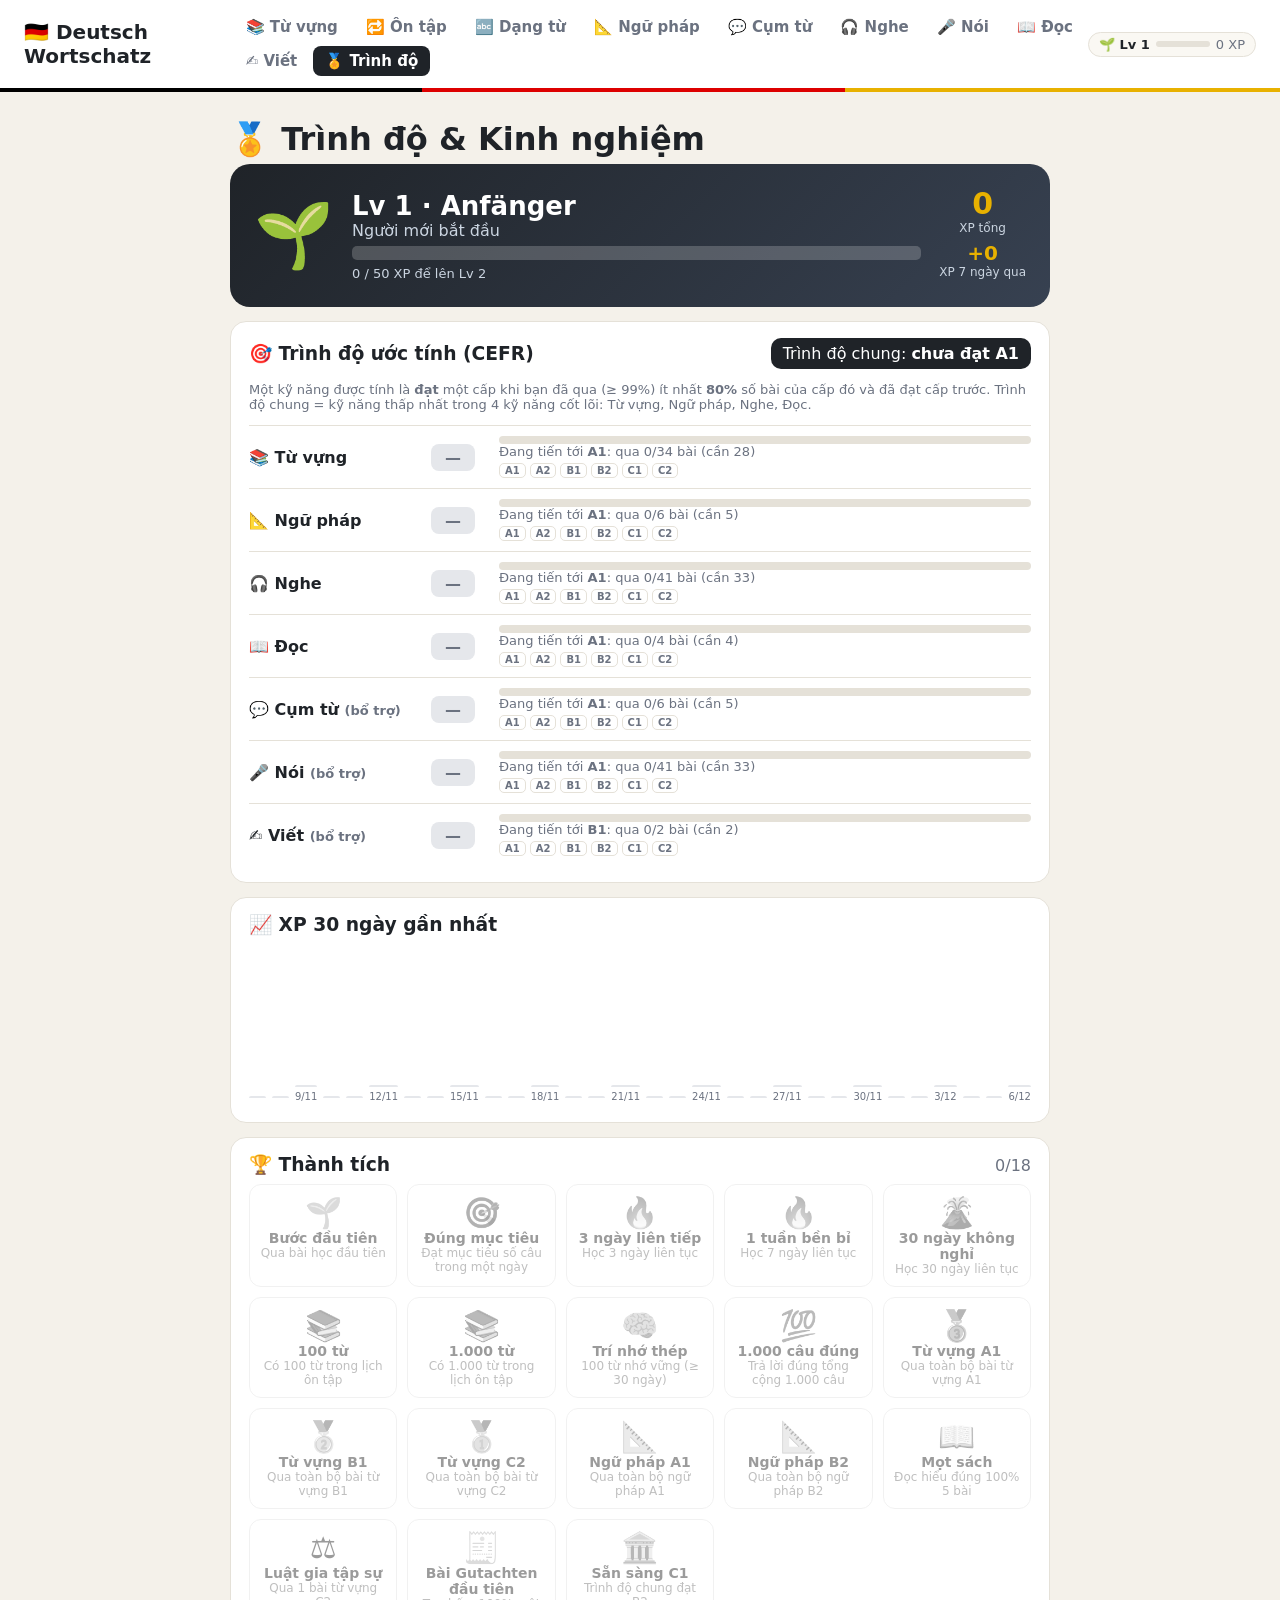
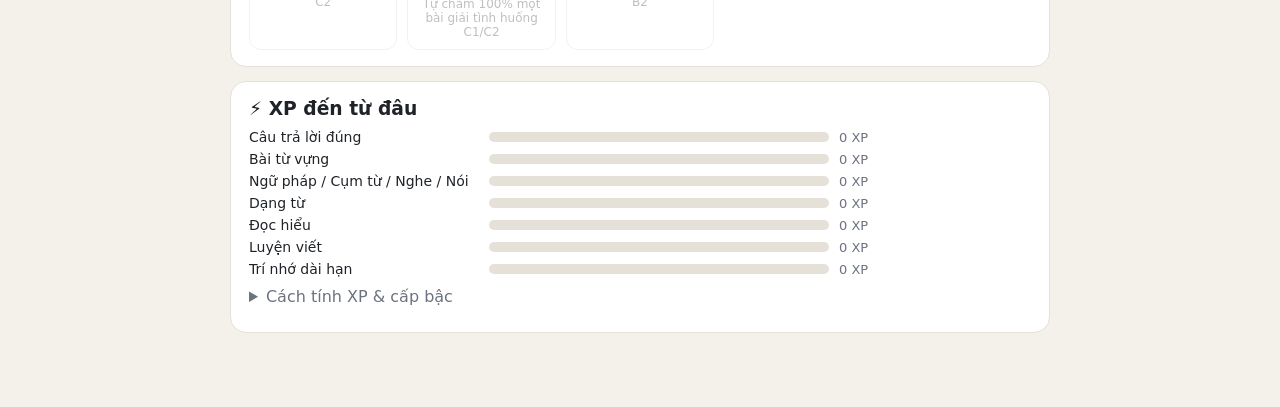
==== profile.html @ 34396092 "Thêm cấp bậc & XP, trang Trình độ (CEFR theo kỹ năng, thành tích) Co-Authored-By: Claude Opus 5.5 <n" ====
<!DOCTYPE html>
<html lang="vi">
<head>
  <link rel="manifest" href="manifest.webmanifest" />
  <meta name="theme-color" content="#1f2328" />
  <link rel="icon" href="icon.svg" />
  <meta charset="UTF-8" />
  <meta name="viewport" content="width=device-width, initial-scale=1.0" />
  <title>Trình độ & Kinh nghiệm – Học tiếng Đức</title>
  <link rel="stylesheet" href="style.css" />
</head>
<body>
  <header class="topbar">
    <a class="brand" href="index.html">🇩🇪 Deutsch Wortschatz</a>
    <nav class="nav"></nav>
  </header>

  <main class="screen">
    <h1>🏅 Trình độ & Kinh nghiệm</h1>

    <section class="hero-card">
      <div class="hero-icon" id="heroIcon">🌱</div>
      <div class="hero-main">
        <div class="hero-lv"><span id="heroLv">Lv 1</span> · <span id="heroTitle">Anfänger</span></div>
        <div class="muted" id="heroTitleVi"></div>
        <div class="bar big xp"><div class="bar-fill" id="heroBar"></div></div>
        <div class="muted small" id="heroNext"></div>
      </div>
      <div class="hero-side">
        <div class="num" id="heroXP">0</div><div class="lbl">XP tổng</div>
        <div class="num small-num" id="heroWeek">+0</div><div class="lbl">XP 7 ngày qua</div>
      </div>
    </section>

    <section class="panel">
      <div class="panel-head">
        <h3>🎯 Trình độ ước tính (CEFR)</h3>
        <div class="cefr-badge" id="overall">—</div>
      </div>
      <p class="muted small">Một kỹ năng được tính là <b>đạt</b> một cấp khi bạn đã qua (≥ 99%) ít nhất <b>80%</b> số bài của cấp đó và đã đạt cấp trước. Trình độ chung = kỹ năng thấp nhất trong 4 kỹ năng cốt lõi: Từ vựng, Ngữ pháp, Nghe, Đọc.</p>
      <div id="skills"></div>
    </section>

    <section class="panel">
      <h3>📈 XP 30 ngày gần nhất</h3>
      <div class="chart xp-chart" id="xpChart"></div>
    </section>

    <section class="panel">
      <div class="panel-head"><h3>🏆 Thành tích</h3><span class="muted" id="badgeCount"></span></div>
      <div class="badges" id="badges"></div>
    </section>

    <section class="panel">
      <h3>⚡ XP đến từ đâu</h3>
      <div id="breakdown"></div>
      <details>
        <summary>Cách tính XP & cấp bậc</summary>
        <ul class="small">
          <li>Mỗi câu trả lời đúng (mọi phần): <b>+2 XP</b>.</li>
          <li>Mỗi bài qua (≥ 99%) ở Từ vựng, Ngữ pháp, Cụm từ, Nghe, Nói, Dạng từ: <b>+50 XP × hệ số cấp</b> (A1 ×1 · A2 ×1,2 · B1 ×1,5 · B2 ×2 · C1 ×2,5 · C2 ×3).</li>
          <li>Bài đọc đúng 100%: <b>+80 XP × hệ số</b>. Bài viết tự chấm 100%: <b>+200 XP</b>.</li>
          <li>Từ nhớ lâu trong Ôn tập: hộp ≥ 3 <b>+5 XP</b>, hộp ≥ 5 thêm <b>+10 XP</b>.</li>
          <li>Cấp bậc: Lv 2 = 50 XP, Lv 5 = 800, Lv 10 = 4.050, Lv 20 = 18.050, Lv 30 = 42.050, Lv 40 = 76.050 XP.</li>
        </ul>
        <div class="title-list" id="titleList"></div>
      </details>
    </section>
  </main>

  <script src="common.js"></script>
  <script src="data.js"></script>
  <script src="grammar-data.js"></script>
  <script src="phrases-data.js"></script>
  <script src="reading-data.js"></script>
  <script src="writing-data.js"></script>
  <script src="profile.js"></script>
</body>
</html>
---- style.css ----
:root {
  --bg: #f4f1ea;
  --card: #ffffff;
  --text: #1f2328;
  --muted: #6b7280;
  --border: #e5e1d8;
  --primary: #1f2328;
  --ok: #15803d;
  --ok-bg: #dcfce7;
  --err: #b91c1c;
  --err-bg: #fee2e2;
  --warn-bg: #fef3c7;
  --gold: #e8b100;
  --red: #dd0000;
  --A1: #22c55e;
  --A2: #14b8a6;
  --B1: #3b82f6;
  --B2: #8b5cf6;
  --C1: #ef4444;
  --C2: #b45309;
}

* { box-sizing: border-box; }

body {
  margin: 0;
  font-family: "Segoe UI", system-ui, -apple-system, sans-serif;
  background: var(--bg);
  color: var(--text);
  min-height: 100vh;
}

.hidden { display: none !important; }

.topbar {
  display: flex;
  justify-content: space-between;
  align-items: center;
  padding: 12px 24px;
  background: var(--card);
  border-bottom: 4px solid;
  border-image: linear-gradient(90deg, #000 33%, var(--red) 33% 66%, var(--gold) 66%) 1;
}
.brand {
  font-size: 20px;
  font-weight: 700;
  background: none;
  border: none;
  cursor: pointer;
  color: var(--text);
}
.streak { font-weight: 700; font-size: 18px; }

.screen {
  max-width: 860px;
  margin: 0 auto;
  padding: 28px 20px 60px;
}

h1 { margin: 0 0 6px; font-size: 32px; }
.sub { color: var(--muted); margin: 0 0 24px; }

/* Cấp độ */
.levels {
  display: grid;
  grid-template-columns: repeat(auto-fill, minmax(150px, 1fr));
  gap: 14px;
}
.level {
  background: var(--card);
  border: 1px solid var(--border);
  border-radius: 16px;
  padding: 18px;
  display: flex;
  flex-direction: column;
  gap: 8px;
  border-top: 6px solid var(--lv);
}
.level h3 { margin: 0; font-size: 28px; color: var(--lv); }
.level .desc { color: var(--muted); font-size: 13px; min-height: 34px; }
.level .progress { font-size: 13px; }
.level .mini-bar { height: 6px; background: var(--border); border-radius: 3px; overflow: hidden; }
.level .mini-bar div { height: 100%; background: var(--lv); }
.level .row { display: flex; gap: 6px; margin-top: 6px; }
.level .row button { flex: 1; }

.settings {
  margin-top: 28px;
  background: var(--card);
  border: 1px solid var(--border);
  border-radius: 16px;
  padding: 16px 18px;
  display: flex;
  flex-direction: column;
  gap: 10px;
  align-items: flex-start;
}
.settings label { cursor: pointer; }

/* Nút */
.btn {
  border: 1px solid var(--border);
  background: var(--card);
  color: var(--text);
  padding: 10px 16px;
  border-radius: 10px;
  font-size: 15px;
  cursor: pointer;
  font-family: inherit;
  transition: transform .05s, background .15s;
}
.btn:active { transform: scale(.97); }
.btn.primary { background: var(--primary); color: #fff; border-color: var(--primary); }
.btn.primary:hover { background: #000; }
.btn.ghost:hover { background: #f3f0e8; }
.btn.small { padding: 6px 12px; font-size: 13px; }
.link {
  background: none; border: none; cursor: pointer; color: var(--muted);
  font-size: 15px; padding: 4px 0; font-family: inherit;
}
.link:hover { color: var(--text); }
.link.danger:hover { color: var(--err); }

/* Luyện tập */
.practice-head {
  display: flex;
  align-items: center;
  gap: 12px;
  margin-bottom: 18px;
}
.badge {
  font-weight: 700;
  color: #fff;
  background: var(--lv, #333);
  padding: 4px 10px;
  border-radius: 8px;
}
.bar { flex: 1; height: 10px; background: var(--border); border-radius: 5px; overflow: hidden; }
.bar-fill { height: 100%; width: 0; background: var(--lv, #333); transition: width .3s; }
.count { color: var(--muted); font-variant-numeric: tabular-nums; }

.card {
  background: var(--card);
  border: 1px solid var(--border);
  border-radius: 20px;
  padding: 28px;
  text-align: center;
  box-shadow: 0 6px 24px rgba(0,0,0,.05);
}
.card.center h2 { margin: 6px 0; }
.card.shake { animation: shake .35s; }
@keyframes shake {
  0%,100% { transform: translateX(0); }
  25% { transform: translateX(-8px); }
  75% { transform: translateX(8px); }
}

.picture {
  font-size: 120px;
  line-height: 1.15;
  user-select: none;
  animation: pop .3s ease-out;
}
@keyframes pop { from { transform: scale(.6); opacity: 0; } to { transform: scale(1); opacity: 1; } }

.meaning { font-size: 22px; font-weight: 600; margin-top: 6px; }
.pattern {
  font-family: Consolas, "Courier New", monospace;
  letter-spacing: 4px;
  color: var(--muted);
  font-size: 20px;
  margin: 10px 0 16px;
  min-height: 28px;
  white-space: pre-wrap;
}

#answer {
  width: 100%;
  max-width: 440px;
  font-size: 24px;
  padding: 12px 16px;
  border: 2px solid var(--border);
  border-radius: 12px;
  text-align: center;
  font-family: inherit;
  outline: none;
}
#answer:focus { border-color: var(--primary); }
#answer.ok { border-color: var(--ok); background: var(--ok-bg); }
#answer.err { border-color: var(--err); background: var(--err-bg); }

.umlauts { margin: 12px 0; display: flex; justify-content: center; gap: 6px; flex-wrap: wrap; }
.umlauts button {
  width: 40px; height: 36px;
  border: 1px solid var(--border);
  background: #faf8f3;
  border-radius: 8px;
  font-size: 17px;
  cursor: pointer;
}
.umlauts button:hover { background: #eee9dd; }

.feedback { min-height: 54px; margin: 8px 0; font-size: 17px; }
.feedback .ok { color: var(--ok); font-weight: 600; }
.feedback .err { color: var(--err); font-weight: 600; }
.feedback .note { display: block; font-size: 14px; color: var(--muted); margin-top: 4px; }
.feedback .answer { font-size: 22px; font-weight: 700; color: var(--text); }
.art-der { color: #2563eb; }
.art-die { color: #db2777; }
.art-das { color: #16a34a; }

.actions { display: flex; gap: 10px; justify-content: center; flex-wrap: wrap; margin-top: 8px; }
.tip { text-align: center; color: var(--muted); font-size: 13px; margin-top: 14px; }

.mistakes { margin: 16px 0; display: flex; flex-wrap: wrap; gap: 8px; justify-content: center; }
.mistakes span {
  background: var(--err-bg);
  border-radius: 8px;
  padding: 6px 10px;
  font-size: 14px;
}

/* Danh sách từ */
.word-grid {
  display: grid;
  grid-template-columns: repeat(auto-fill, minmax(180px, 1fr));
  gap: 12px;
}
.word {
  background: var(--card);
  border: 1px solid var(--border);
  border-radius: 14px;
  padding: 14px;
  text-align: center;
  cursor: pointer;
  position: relative;
}
.word:hover { border-color: var(--lv); }
.word .e { font-size: 48px; }
.word .g { font-weight: 700; margin-top: 4px; }
.word .v { color: var(--muted); font-size: 14px; }
.word .done { position: absolute; top: 8px; right: 10px; font-size: 14px; }

@media (max-width: 520px) {
  .picture { font-size: 90px; }
  .card { padding: 20px 14px; }
  #answer { font-size: 20px; }
}

/* Bài học */
.lessons {
  display: grid;
  grid-template-columns: repeat(auto-fill, minmax(150px, 1fr));
  gap: 12px;
}
.lesson {
  background: var(--card);
  border: 1px solid var(--border);
  border-radius: 14px;
  padding: 14px;
  display: flex;
  flex-direction: column;
  gap: 6px;
}
.lesson .top { display: flex; justify-content: space-between; align-items: center; }
.lesson .name { font-weight: 700; }
.lesson .emojis { font-size: 22px; letter-spacing: 2px; min-height: 30px; }
.lesson .best { font-size: 13px; color: var(--muted); }
.lesson.passed { border-color: var(--ok); background: #f6fdf8; }
.lesson.passed .best { color: var(--ok); font-weight: 600; }
.lesson.locked { opacity: .5; }
.lesson.locked .emojis { filter: grayscale(1); }
.lesson .row { display: flex; gap: 6px; }
.lesson .row button { flex: 1; }
.btn:disabled { cursor: not-allowed; opacity: .6; }

.acc { font-weight: 700; font-variant-numeric: tabular-nums; min-width: 48px; text-align: right; }
.acc.bad { color: var(--err); }

.score { font-size: 48px; font-weight: 800; }
.score.pass { color: var(--ok); }
.score.fail { color: var(--err); }

.example {
  margin-top: 8px;
  font-size: 14px;
  color: var(--muted);
  font-style: italic;
}
.example b { color: var(--text); font-style: normal; }
.plural { font-size: 14px; color: var(--muted); margin-left: 6px; }

.credit { color: var(--muted); font-size: 12px; margin-top: 18px; }
.credit a { color: inherit; }

/* Thanh điều hướng giữa các phần */
a.brand { text-decoration: none; }
.nav { display: flex; gap: 4px; flex-wrap: wrap; }
.nav a {
  text-decoration: none;
  color: var(--muted);
  padding: 6px 12px;
  border-radius: 8px;
  font-size: 15px;
  font-weight: 600;
}
.nav a:hover { background: #f3f0e8; color: var(--text); }
.nav a.active { background: var(--primary); color: #fff; }

/* Trang luyện tập ngữ pháp / cụm từ / nghe */
.unit-title { font-size: 14px; min-height: 36px; }
.rule {
  white-space: pre-wrap;
  text-align: left;
  line-height: 1.6;
  font-size: 16px;
  background: #faf8f3;
  border-radius: 12px;
  padding: 16px 18px;
  margin: 12px 0 18px;
}
.gap-sentence { font-size: 26px; font-weight: 600; margin: 10px 0 6px; line-height: 1.4; }
.gap { color: var(--lv, #333); letter-spacing: 2px; }
.fill { color: var(--ok); }
.answer-line { font-size: 20px; margin-top: 4px; }
#answer.wide { max-width: 640px; font-size: 20px; }
.listen-btns { display: flex; gap: 10px; justify-content: center; margin: 8px 0 6px; }
.btn.big { font-size: 22px; padding: 16px 28px; border-radius: 14px; }

/* Luyện nói */
.say-text { font-size: 26px; font-weight: 700; margin: 12px 0 6px; line-height: 1.4; }
.btn.mic { background: var(--primary); color: #fff; border-color: var(--primary); }
.btn.mic.on { background: var(--err); border-color: var(--err); animation: pulse 1.2s infinite; }
.btn.mic:disabled { background: #9ca3af; border-color: #9ca3af; }
@keyframes pulse {
  0% { box-shadow: 0 0 0 0 rgba(185, 28, 28, .45); }
  70% { box-shadow: 0 0 0 16px rgba(185, 28, 28, 0); }
  100% { box-shadow: 0 0 0 0 rgba(185, 28, 28, 0); }
}
.heard { min-height: 28px; margin-top: 12px; font-size: 17px; }
.diff { margin-top: 6px; font-size: 20px; font-weight: 600; }
.w-ok { color: var(--ok); }
.w-miss { color: var(--err); text-decoration: underline wavy; }
.muted { color: var(--muted); }
.tries { color: var(--muted); font-size: 14px; margin-top: 4px; }

/* ===== Ôn tập & Tiến độ ===== */
.due-badge {
  display: inline-block; min-width: 18px; padding: 0 5px; margin-left: 2px;
  border-radius: 9px; background: var(--red); color: #fff; font-size: 11px; line-height: 18px; text-align: center;
}
.stat-grid { display: grid; grid-template-columns: repeat(auto-fill, minmax(150px, 1fr)); gap: 12px; margin-bottom: 14px; }
.stat { background: var(--card); border: 1px solid var(--border); border-radius: 14px; padding: 14px; text-align: center; }
.stat .num { font-size: 32px; font-weight: 800; }
.stat .lbl { color: var(--muted); font-size: 13px; }
.panel { background: var(--card); border: 1px solid var(--border); border-radius: 16px; padding: 16px 18px; margin-bottom: 14px; }
.panel h3 { margin: 0 0 10px; }
.panel-head { display: flex; justify-content: space-between; align-items: center; gap: 10px; flex-wrap: wrap; margin-bottom: 8px; }
.panel-head h3 { margin: 0; }
.goal input { width: 70px; padding: 4px 6px; border: 1px solid var(--border); border-radius: 6px; font: inherit; }
.bar.big { height: 14px; flex: none; margin: 6px 0; }
.bar.big .bar-fill { background: var(--ok); }
.muted { color: var(--muted); }
.small { font-size: 13px; }
.actions.left, .mistakes.left { justify-content: flex-start; }
.okbg { background: var(--ok-bg) !important; }
.chart { position: relative; display: flex; align-items: flex-end; gap: 6px; height: 160px; padding-bottom: 4px; }
.chart .col { flex: 1; height: 100%; display: flex; flex-direction: column; justify-content: flex-end; align-items: center; }
.chart .b { width: 100%; max-width: 34px; background: #cbd5e1; border-radius: 5px 5px 0 0; min-height: 2px; flex-shrink: 0; max-height: 78%; }
.chart .b.hit { background: var(--ok); }
.chart .v { font-size: 11px; color: var(--muted); }
.chart .d { font-size: 10px; color: var(--muted); margin-top: 4px; }
.chart .goal-line { position: absolute; left: 0; right: 0; border-top: 2px dashed var(--gold); pointer-events: none; }
.lv-row { display: flex; align-items: center; gap: 10px; margin: 6px 0; }
.lv-row b { width: 28px; color: var(--lv); }
.lv-row .bar { max-width: 340px; }
.lv-row .bar-fill { background: var(--lv); }
.file-btn { display: inline-block; }
.lvl-tag { display: inline-block; background: var(--lv, #333); color: #fff; border-radius: 6px; padding: 1px 8px; font-size: 12px; font-weight: 700; }

/* ===== Tabs, danh sách bài đọc / đề viết ===== */
.tabs { display: flex; gap: 6px; flex-wrap: wrap; margin-bottom: 16px; }
.tab {
  border: 1px solid var(--border); background: var(--card); border-radius: 999px;
  padding: 6px 14px; cursor: pointer; font: inherit; font-weight: 600; color: var(--muted);
}
.tab.active { background: var(--primary); color: #fff; border-color: var(--primary); }
.text-list { display: flex; flex-direction: column; gap: 10px; }
.text-card {
  display: grid; grid-template-columns: 48px 1fr auto; align-items: center; gap: 12px;
  background: var(--card); border: 1px solid var(--border); border-radius: 14px; padding: 12px 16px; cursor: pointer;
}
.text-card:hover { border-color: var(--lv, #999); }
.text-card.passed { border-color: var(--ok); background: #f6fdf8; }
.text-card .e { font-size: 32px; text-align: center; }
.text-card .t { font-weight: 700; }
.text-card .s { color: var(--muted); font-size: 13px; text-align: right; }
.text-card .lvl-tag { justify-self: center; }

/* ===== Bài đọc ===== */
.card.reading { text-align: left; }
.card.reading h2 { margin: 0 0 4px; }
.card.reading h3 { margin: 22px 0 8px; }
.rtext { font-size: 18px; line-height: 1.75; margin-top: 12px; }
.rtext p { margin: 0 0 12px; }
.rtrans { background: #faf8f3; border-radius: 12px; padding: 12px 16px; margin-top: 8px; line-height: 1.6; color: #374151; }
.rtrans p { margin: 0 0 10px; }
.gl { border-bottom: 2px dotted var(--lv, #888); cursor: help; position: relative; }
.gl:hover::after, .gl.open::after, .gl:focus::after {
  content: attr(data-vi); position: absolute; left: 0; top: 100%; z-index: 5; margin-top: 4px;
  background: var(--primary); color: #fff; font-size: 13px; line-height: 1.3; padding: 5px 9px; border-radius: 7px;
  white-space: nowrap; max-width: 320px; white-space: normal; width: max-content;
}
.glossary { display: flex; flex-wrap: wrap; gap: 6px; }
.gl-item { background: #faf8f3; border: 1px solid var(--border); border-radius: 8px; padding: 5px 9px; font-size: 14px; cursor: pointer; }
.gl-item:hover { border-color: var(--lv, #999); }
.q { border-top: 1px solid var(--border); padding: 12px 0; }
.q .qt { font-weight: 600; margin-bottom: 6px; }
.opt { display: block; padding: 6px 10px; border-radius: 8px; cursor: pointer; margin: 2px 0; }
.opt:hover { background: #faf8f3; }
.opt.right { background: var(--ok-bg); font-weight: 600; }
.opt.wrong { background: var(--err-bg); text-decoration: line-through; }
.qexp { font-size: 14px; color: var(--err); margin-top: 6px; }
.qexp.ok { color: var(--ok); }
.center-text { text-align: center; }

/* ===== Luyện viết ===== */
#essay {
  width: 100%; min-height: 260px; resize: vertical; font: inherit; font-size: 16px; line-height: 1.6;
  padding: 12px 14px; border: 2px solid var(--border); border-radius: 12px; outline: none;
}
#essay:focus { border-color: var(--primary); }
.model { background: #f6fdf8; border: 1px solid #bbf7d0; border-radius: 12px; padding: 14px 18px; line-height: 1.65; }
.model p { margin: 0 0 10px; }
details { margin: 10px 0; }
summary { cursor: pointer; color: var(--muted); }
.check { display: flex; gap: 10px; align-items: flex-start; padding: 8px 0; border-bottom: 1px solid var(--border); cursor: pointer; }
.check input { margin-top: 4px; transform: scale(1.2); }

/* ===== Dạng từ ===== */
.form-row { display: flex; align-items: center; gap: 10px; justify-content: center; margin: 6px 0; }
.form-row span { width: 170px; text-align: right; color: var(--muted); font-size: 14px; }
.form-in {
  width: 100%; max-width: 360px; font-size: 20px; padding: 10px 14px; border: 2px solid var(--border);
  border-radius: 12px; text-align: center; font-family: inherit; outline: none;
}
.form-in:focus { border-color: var(--primary); }
.form-in.ok { border-color: var(--ok); background: var(--ok-bg); }
.form-in.err { border-color: var(--err); background: var(--err-bg); }
.verb-ans { font-size: 18px; margin-top: 4px; }
@media (max-width: 520px) {
  .form-row { flex-direction: column; gap: 2px; }
  .form-row span { width: auto; text-align: center; }
  .text-card { grid-template-columns: 36px 1fr; }
  .text-card .s { grid-column: 2; text-align: left; }
}

/* ===== Cấp độ & kinh nghiệm ===== */
.xp-chip {
  display: flex; align-items: center; gap: 6px; text-decoration: none; color: var(--text);
  background: #faf8f3; border: 1px solid var(--border); border-radius: 999px; padding: 4px 10px; font-size: 13px; white-space: nowrap;
}
.xp-chip:hover { border-color: var(--gold); }
.xp-chip .lv { font-weight: 800; }
.xp-chip .xpbar { width: 54px; height: 6px; background: var(--border); border-radius: 3px; overflow: hidden; display: inline-block; }
.xp-chip .xpbar span { display: block; height: 100%; background: var(--gold); }
.xp-chip .xpn { color: var(--muted); }
@media (max-width: 700px) { .xp-chip .xpn, .xp-chip .xpbar { display: none; } }

.toast {
  position: fixed; left: 50%; bottom: 24px; transform: translate(-50%, 20px); opacity: 0; z-index: 50;
  background: var(--primary); color: #fff; padding: 10px 18px; border-radius: 12px; font-size: 15px;
  box-shadow: 0 8px 24px rgba(0,0,0,.2); transition: all .3s;
}
.toast.show { opacity: 1; transform: translate(-50%, 0); }

.hero-card {
  display: grid; grid-template-columns: auto 1fr auto; gap: 18px; align-items: center;
  background: linear-gradient(135deg, #1f2328, #374151); color: #fff; border-radius: 20px; padding: 22px 24px; margin-bottom: 14px;
}
.hero-card .muted { color: #cbd5e1; }
.hero-icon { font-size: 64px; }
.hero-lv { font-size: 26px; font-weight: 800; }
.hero-side { text-align: center; }
.hero-side .num { font-size: 30px; font-weight: 800; color: var(--gold); }
.hero-side .small-num { font-size: 20px; }
.hero-side .lbl { font-size: 12px; color: #cbd5e1; margin-bottom: 6px; }
.bar.xp { background: rgba(255,255,255,.2); }
.bar.xp .bar-fill { background: var(--gold); }
@media (max-width: 560px) { .hero-card { grid-template-columns: auto 1fr; } .hero-side { grid-column: 1 / -1; display: flex; gap: 14px; justify-content: center; align-items: baseline; } }

.cefr-badge { background: var(--primary); color: #fff; border-radius: 10px; padding: 6px 12px; }
.skill-row { display: grid; grid-template-columns: 170px 56px 1fr; gap: 12px; align-items: center; padding: 10px 0; border-top: 1px solid var(--border); }
.sk-name { font-weight: 600; }
.cefr { display: inline-block; min-width: 44px; text-align: center; font-weight: 800; color: #fff; background: var(--lv); border-radius: 8px; padding: 4px 0; }
.cefr.none { background: #e5e7eb; color: var(--muted); }
.sk-prog .bar { height: 8px; }
.dots { display: flex; gap: 4px; margin-top: 4px; }
.dot { font-size: 10px; font-weight: 700; padding: 1px 5px; border-radius: 5px; border: 1px solid var(--border); color: var(--muted); }
.dot.part { border-color: var(--lv); color: var(--lv); }
.dot.full { background: var(--lv); border-color: var(--lv); color: #fff; }
@media (max-width: 560px) { .skill-row { grid-template-columns: 1fr auto; } .sk-prog { grid-column: 1 / -1; } }

.xp-chart .b { background: #e5e7eb; }
.xp-chart .b.hit { background: var(--gold); }
.badges { display: grid; grid-template-columns: repeat(auto-fill, minmax(140px, 1fr)); gap: 10px; }
.badge-item { border: 1px solid var(--border); border-radius: 12px; padding: 10px; text-align: center; opacity: .45; filter: grayscale(1); }
.badge-item.got { opacity: 1; filter: none; border-color: var(--gold); background: #fffbeb; }
.badge-item .bi { font-size: 30px; }
.badge-item .bn { font-weight: 700; font-size: 14px; }
.badge-item .bd { font-size: 12px; color: var(--muted); }
.br-name { width: 230px; font-size: 14px; }
.title-list { display: flex; flex-wrap: wrap; gap: 6px; margin-top: 8px; }
.title-list span { border: 1px solid var(--border); border-radius: 8px; padding: 4px 8px; font-size: 13px; color: var(--muted); }
.title-list span.got { color: var(--text); border-color: var(--gold); background: #fffbeb; }
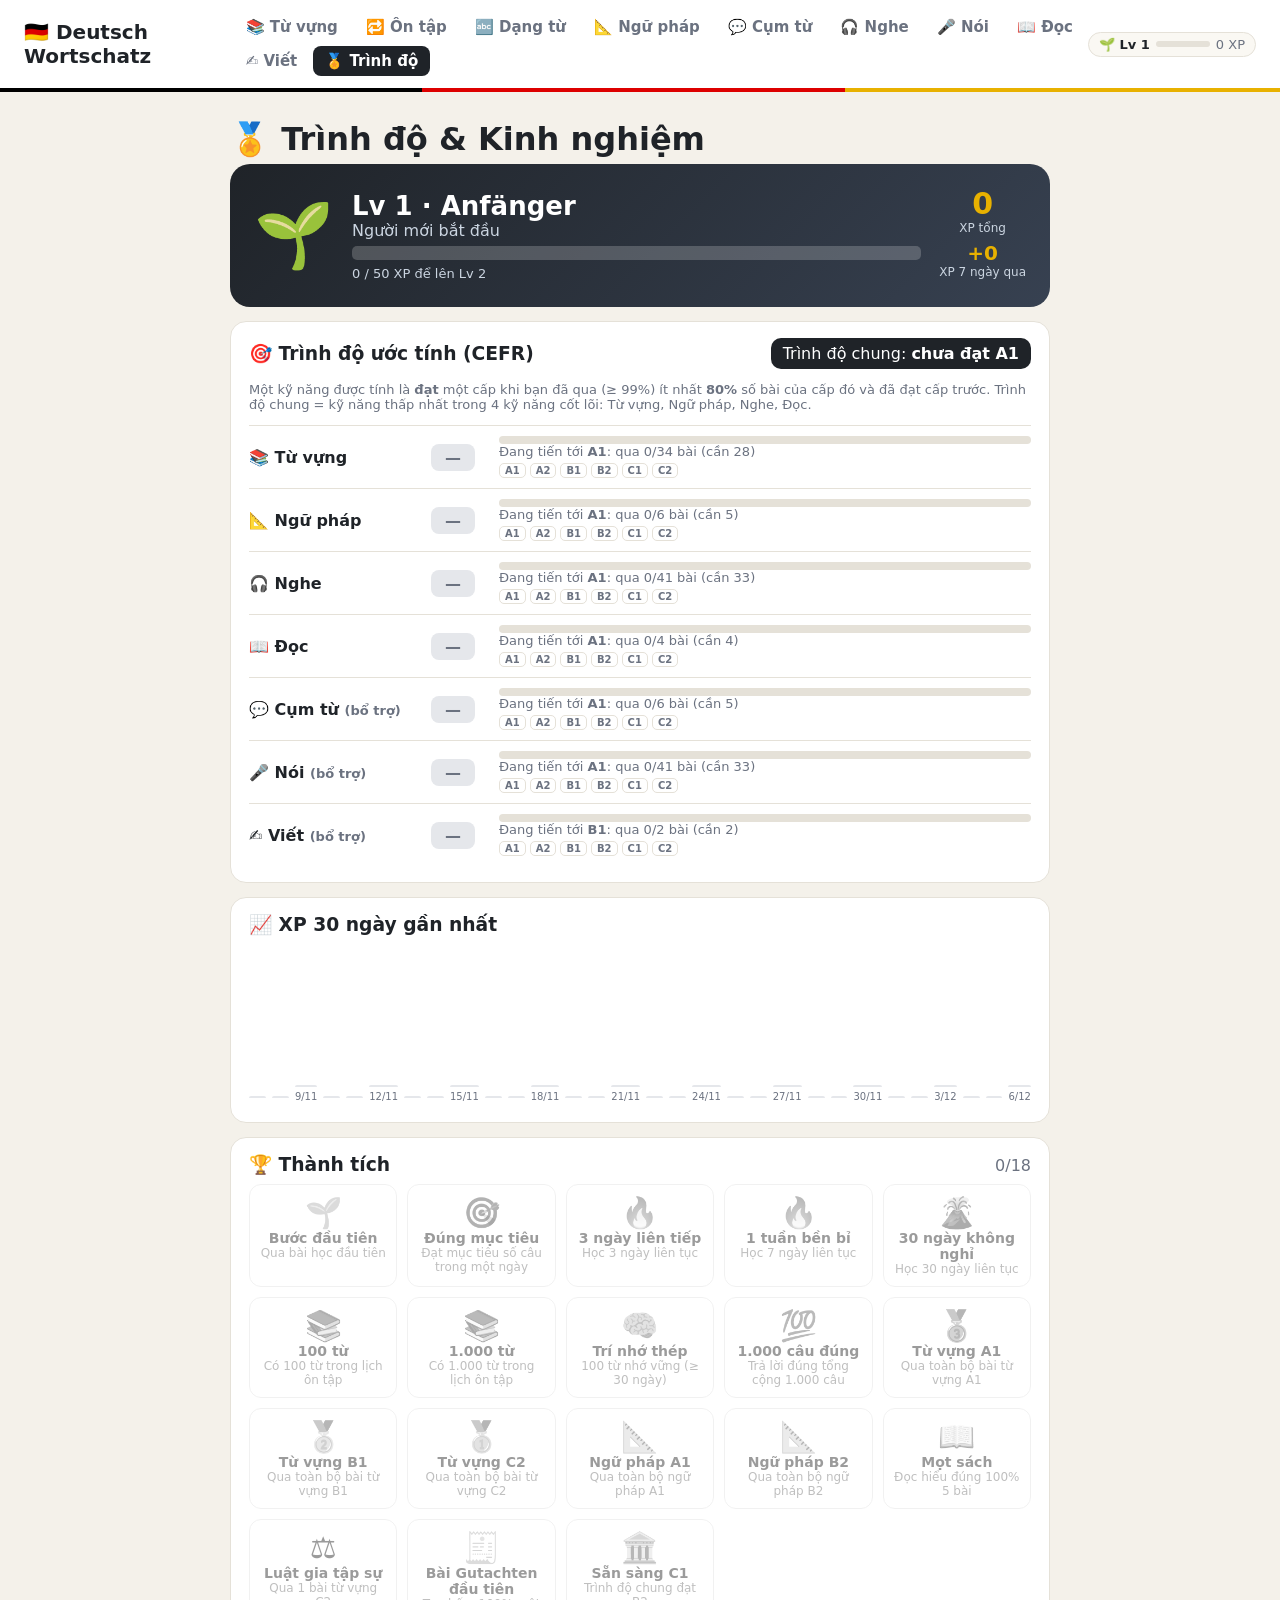
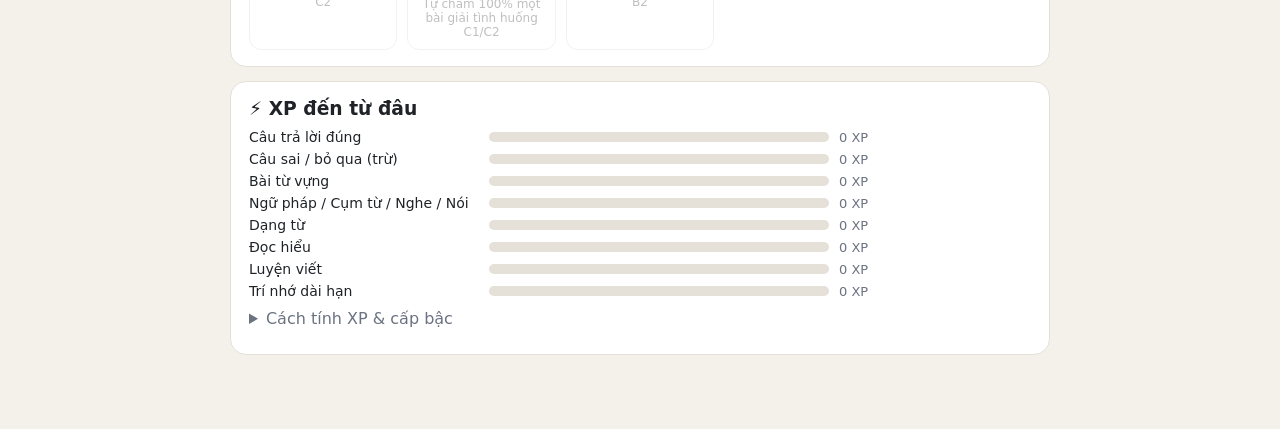
==== commit 253ce068: "Trừ 2 XP cho mỗi câu sai/bỏ qua, báo tụt cấp Co-Authored-By: Claude Opus 5.5 <noreply@anthropic.com>" ====
--- a/profile.html
+++ b/profile.html
@@ -57,7 +57,7 @@
       <details>
         <summary>Cách tính XP & cấp bậc</summary>
         <ul class="small">
-          <li>Mỗi câu trả lời đúng (mọi phần): <b>+2 XP</b>.</li>
+          <li>Mỗi câu trả lời đúng (mọi phần): <b>+2 XP</b>. Mỗi câu sai hoặc bấm “Bỏ qua”: <b>−2 XP</b> (có thể tụt Lv; XP không xuống dưới 0).</li>
           <li>Mỗi bài qua (≥ 99%) ở Từ vựng, Ngữ pháp, Cụm từ, Nghe, Nói, Dạng từ: <b>+50 XP × hệ số cấp</b> (A1 ×1 · A2 ×1,2 · B1 ×1,5 · B2 ×2 · C1 ×2,5 · C2 ×3).</li>
           <li>Bài đọc đúng 100%: <b>+80 XP × hệ số</b>. Bài viết tự chấm 100%: <b>+200 XP</b>.</li>
           <li>Từ nhớ lâu trong Ôn tập: hộp ≥ 3 <b>+5 XP</b>, hộp ≥ 5 thêm <b>+10 XP</b>.</li>
--- a/style.css
+++ b/style.css
@@ -513,3 +513,7 @@
 .title-list { display: flex; flex-wrap: wrap; gap: 6px; margin-top: 8px; }
 .title-list span { border: 1px solid var(--border); border-radius: 8px; padding: 4px 8px; font-size: 13px; color: var(--muted); }
 .title-list span.got { color: var(--text); border-color: var(--gold); background: #fffbeb; }
+.toast.bad { background: var(--err); }
+.xp-chip.lost { animation: lost .6s; }
+@keyframes lost { 0%, 100% { background: #faf8f3; } 30% { background: var(--err-bg); border-color: var(--err); } }
+.neg { color: var(--err); font-weight: 600; }
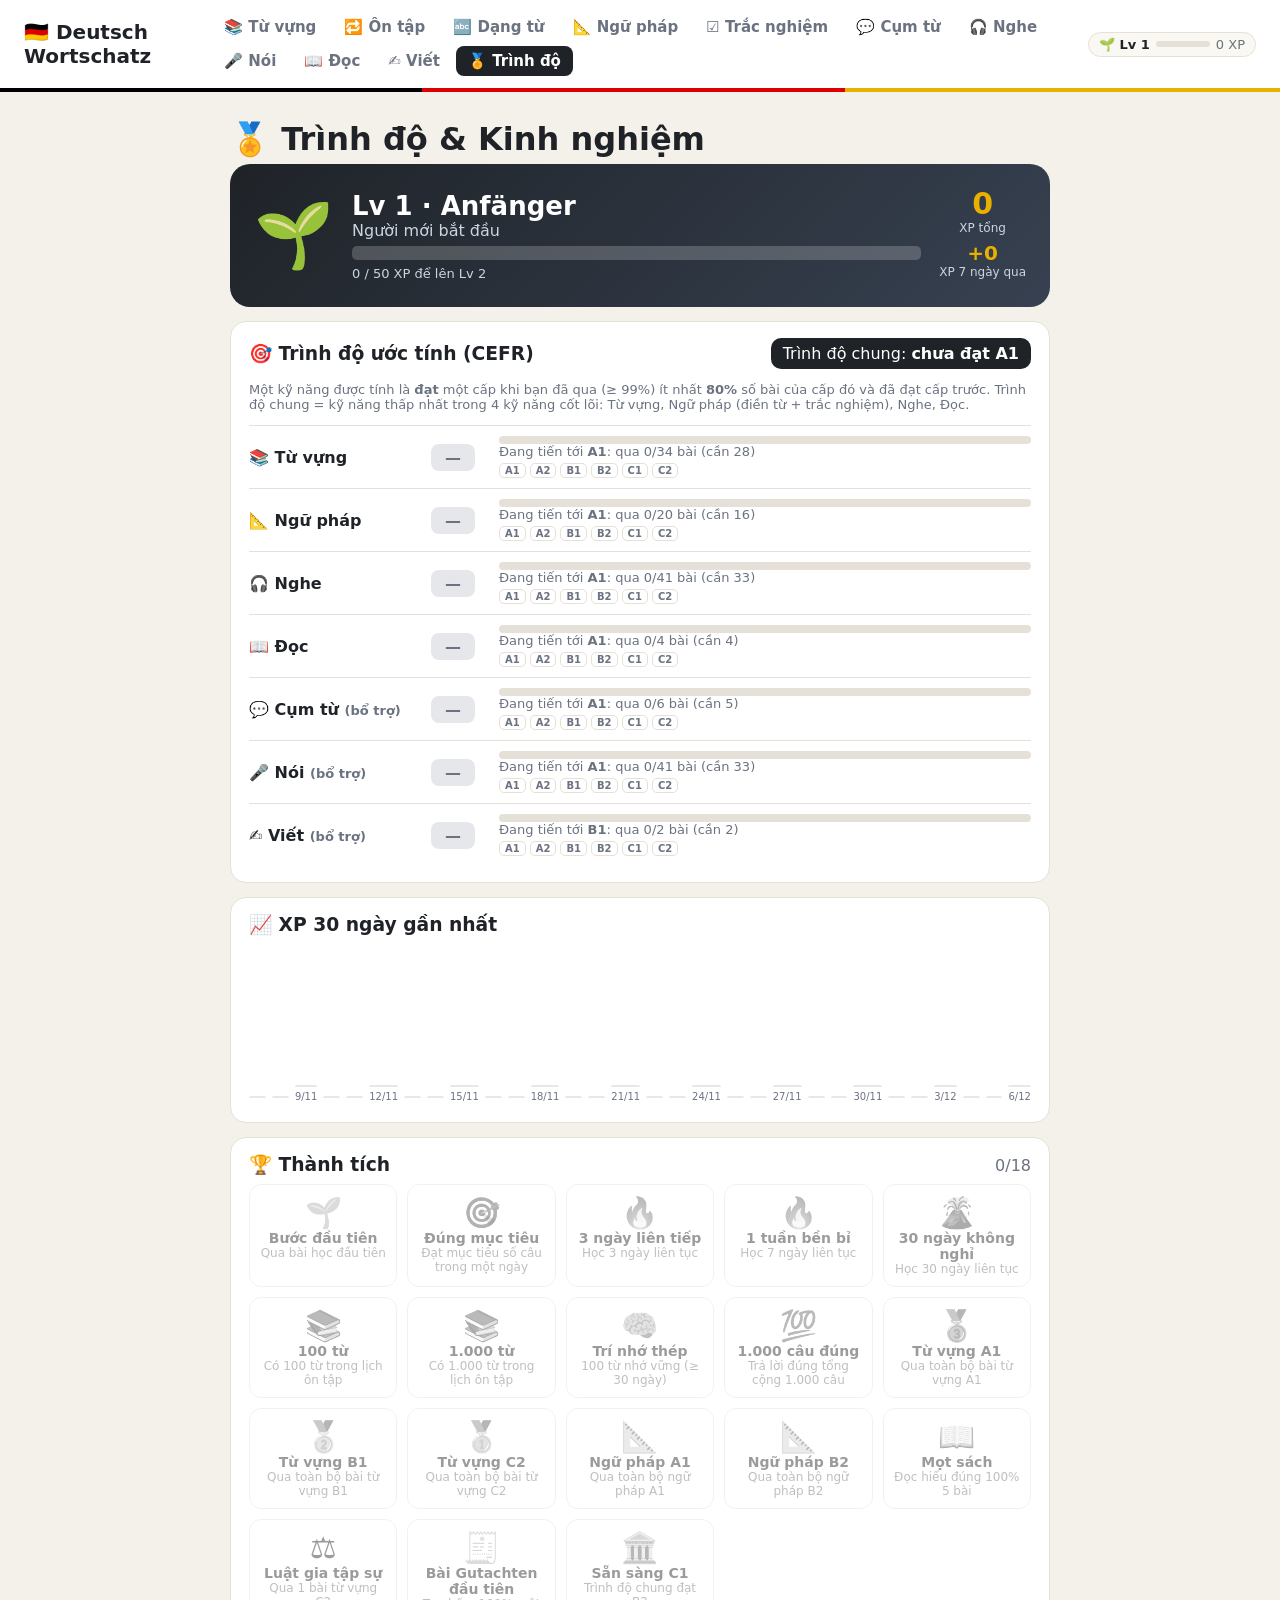
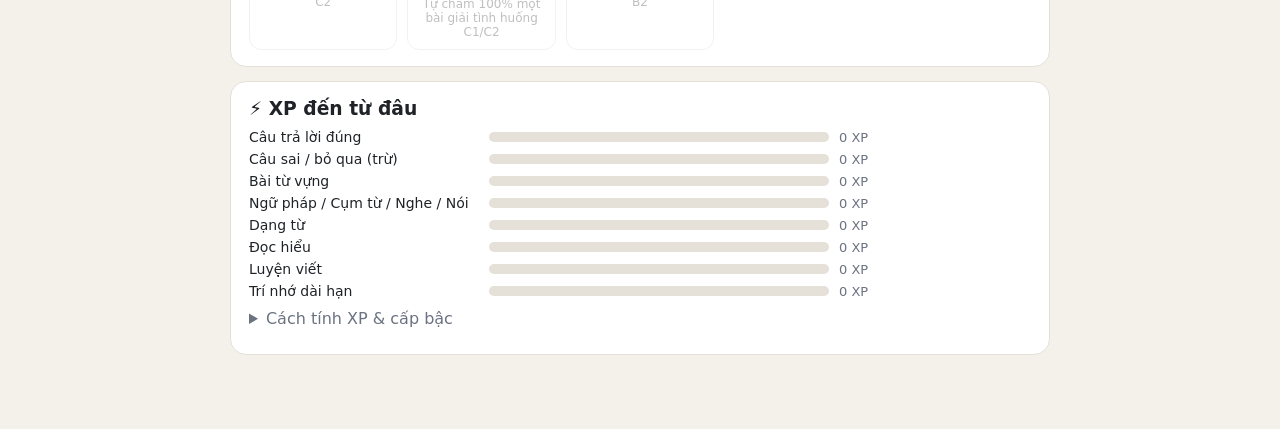
==== commit bb4ce050: "Thêm trắc nghiệm ngữ pháp A1–C2 (67 chủ đề, 1.005 câu, kiểm tra tổng hợp mỗi cấp) Co-Authored-By: Cl" ====
--- a/profile.html
+++ b/profile.html
@@ -37,7 +37,7 @@
         <h3>🎯 Trình độ ước tính (CEFR)</h3>
         <div class="cefr-badge" id="overall">—</div>
       </div>
-      <p class="muted small">Một kỹ năng được tính là <b>đạt</b> một cấp khi bạn đã qua (≥ 99%) ít nhất <b>80%</b> số bài của cấp đó và đã đạt cấp trước. Trình độ chung = kỹ năng thấp nhất trong 4 kỹ năng cốt lõi: Từ vựng, Ngữ pháp, Nghe, Đọc.</p>
+      <p class="muted small">Một kỹ năng được tính là <b>đạt</b> một cấp khi bạn đã qua (≥ 99%) ít nhất <b>80%</b> số bài của cấp đó và đã đạt cấp trước. Trình độ chung = kỹ năng thấp nhất trong 4 kỹ năng cốt lõi: Từ vựng, Ngữ pháp (điền từ + trắc nghiệm), Nghe, Đọc.</p>
       <div id="skills"></div>
     </section>
 
@@ -58,7 +58,8 @@
         <summary>Cách tính XP & cấp bậc</summary>
         <ul class="small">
           <li>Mỗi câu trả lời đúng (mọi phần): <b>+2 XP</b>. Mỗi câu sai hoặc bấm “Bỏ qua”: <b>−2 XP</b> (có thể tụt Lv; XP không xuống dưới 0).</li>
-          <li>Mỗi bài qua (≥ 99%) ở Từ vựng, Ngữ pháp, Cụm từ, Nghe, Nói, Dạng từ: <b>+50 XP × hệ số cấp</b> (A1 ×1 · A2 ×1,2 · B1 ×1,5 · B2 ×2 · C1 ×2,5 · C2 ×3).</li>
+          <li>Từ vựng bị quên nhiều lần bị phạt nặng dần: lần quên thứ 1 <b>−2</b>, thứ 2 <b>−4</b>, thứ 3 <b>−6</b>, thứ 4 <b>−8</b>, từ lần 5 <b>−10 XP</b> (mỗi ngày tính tối đa 1 lần quên/từ). Từ hay quên được ôn dày hơn (khoảng cách ×0,8 / ×0,6 / ×0,4); cứ 3 ngày đúng liên tiếp thì “xóa” bớt 1 lần quên.</li>
+          <li>Mỗi bài qua (≥ 99%) ở Từ vựng, Ngữ pháp, Trắc nghiệm, Cụm từ, Nghe, Nói, Dạng từ: <b>+50 XP × hệ số cấp</b> (A1 ×1 · A2 ×1,2 · B1 ×1,5 · B2 ×2 · C1 ×2,5 · C2 ×3).</li>
           <li>Bài đọc đúng 100%: <b>+80 XP × hệ số</b>. Bài viết tự chấm 100%: <b>+200 XP</b>.</li>
           <li>Từ nhớ lâu trong Ôn tập: hộp ≥ 3 <b>+5 XP</b>, hộp ≥ 5 thêm <b>+10 XP</b>.</li>
           <li>Cấp bậc: Lv 2 = 50 XP, Lv 5 = 800, Lv 10 = 4.050, Lv 20 = 18.050, Lv 30 = 42.050, Lv 40 = 76.050 XP.</li>
@@ -72,6 +73,7 @@
   <script src="data.js"></script>
   <script src="grammar-data.js"></script>
   <script src="phrases-data.js"></script>
+  <script src="mc-data.js"></script>
   <script src="reading-data.js"></script>
   <script src="writing-data.js"></script>
   <script src="profile.js"></script>
--- a/style.css
+++ b/style.css
@@ -517,3 +517,19 @@
 .xp-chip.lost { animation: lost .6s; }
 @keyframes lost { 0%, 100% { background: #faf8f3; } 30% { background: var(--err-bg); border-color: var(--err); } }
 .neg { color: var(--err); font-weight: 600; }
+.hard-item em { font-style: normal; font-size: 11px; margin-left: 6px; }
+.hard-item .forgets { color: var(--err); font-weight: 700; }
+.hard-item .exit { color: var(--ok); letter-spacing: 1px; }
+
+/* ===== Trắc nghiệm ===== */
+.choices { display: grid; grid-template-columns: 1fr 1fr; gap: 10px; max-width: 640px; margin: 14px auto 6px; }
+.choice {
+  display: flex; align-items: center; gap: 10px; text-align: left; font: inherit; font-size: 17px; cursor: pointer;
+  background: var(--card); border: 2px solid var(--border); border-radius: 12px; padding: 12px 14px; transition: border-color .15s, background .15s;
+}
+.choice:hover:not(:disabled) { border-color: var(--lv, #333); background: #faf8f3; }
+.choice .ck { flex: none; width: 24px; height: 24px; border-radius: 6px; background: #f3f0e8; color: var(--muted); font-size: 13px; font-weight: 700; display: grid; place-items: center; }
+.choice.right { border-color: var(--ok); background: var(--ok-bg); font-weight: 600; }
+.choice.wrong { border-color: var(--err); background: var(--err-bg); text-decoration: line-through; }
+.choice:disabled { cursor: default; }
+@media (max-width: 560px) { .choices { grid-template-columns: 1fr; } }
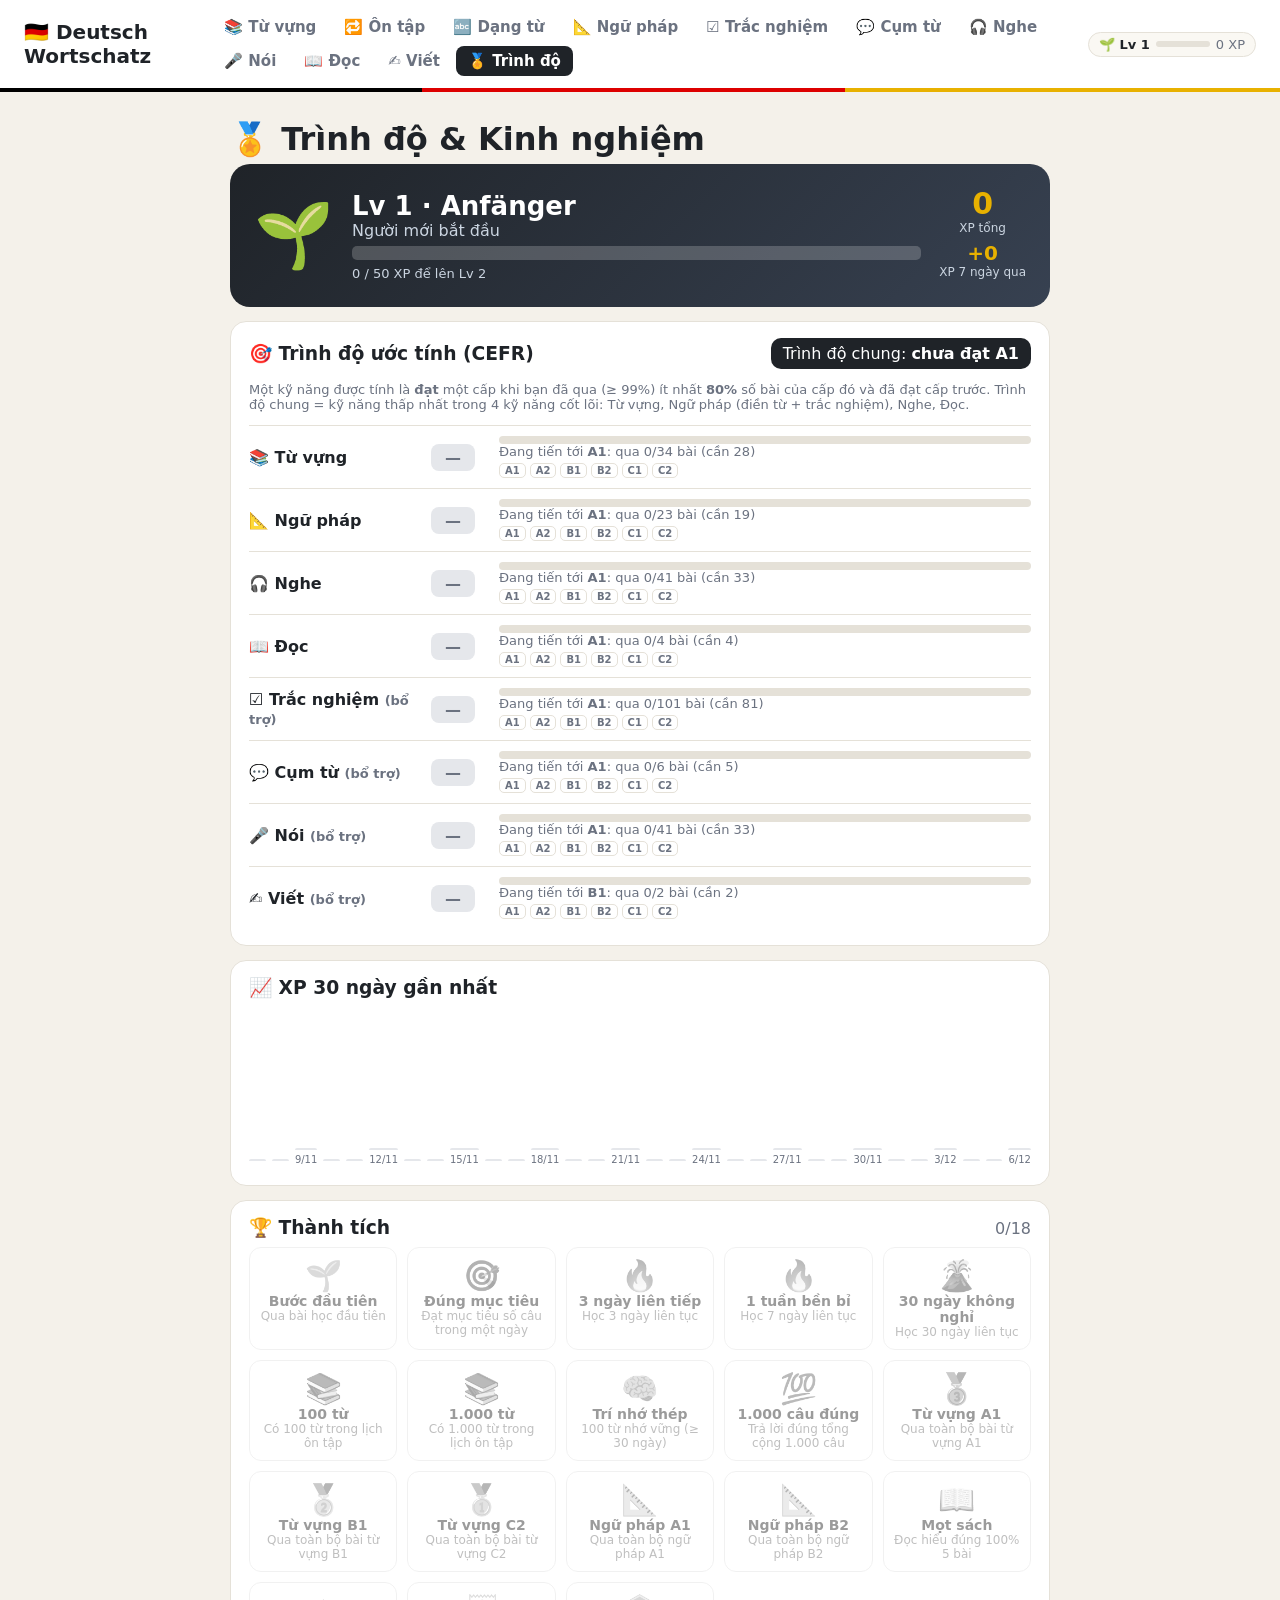
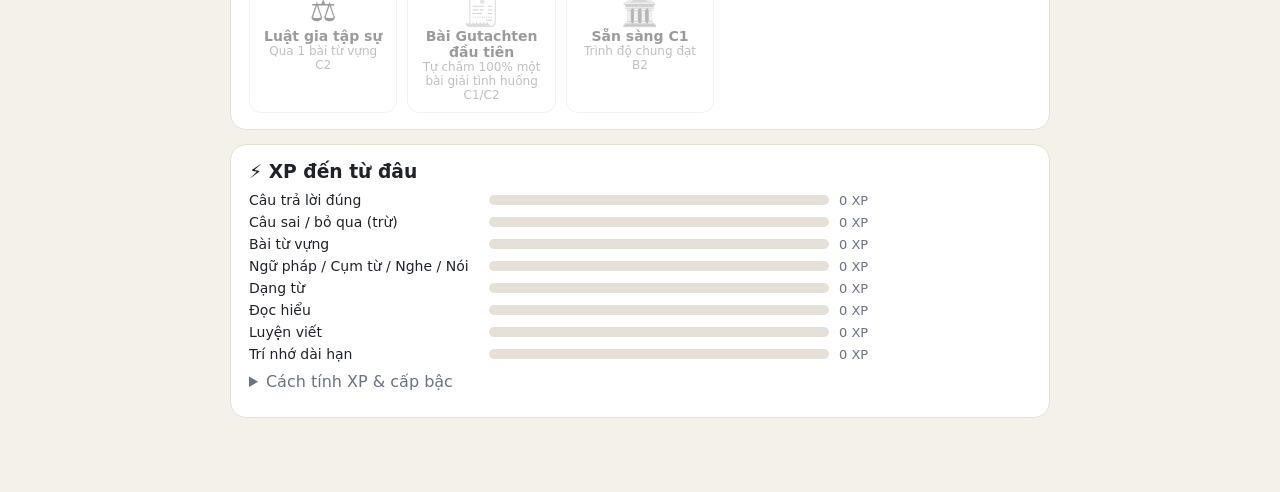
==== commit 360e5ad4: "Gộp trắc nghiệm thành một trang: thêm cụm từ, nghe, dạng từ và đề thi tổng hợp Co-Authored-By: Claud" ====
--- a/profile.html
+++ b/profile.html
@@ -74,6 +74,8 @@
   <script src="grammar-data.js"></script>
   <script src="phrases-data.js"></script>
   <script src="mc-data.js"></script>
+  <script src="verbs-data.js"></script>
+  <script src="quiz-units.js"></script>
   <script src="reading-data.js"></script>
   <script src="writing-data.js"></script>
   <script src="profile.js"></script>
--- a/style.css
+++ b/style.css
@@ -533,3 +533,16 @@
 .choice.wrong { border-color: var(--err); background: var(--err-bg); text-decoration: line-through; }
 .choice:disabled { cursor: default; }
 @media (max-width: 560px) { .choices { grid-template-columns: 1fr; } }
+
+/* Trắc nghiệm từ vựng: câu hỏi là 1 từ → chữ to */
+.word-q { font-size: 26px; font-weight: 700; }
+.pattern.plain { letter-spacing: normal; font-family: inherit; font-size: 15px; color: var(--muted); }
+
+/* Trang Trắc nghiệm tổng */
+.mc-tabs { justify-content: center; }
+.mc-tabs .tab { text-decoration: none; }
+a.hub-card { text-decoration: none; color: inherit; cursor: pointer; transition: transform .12s, box-shadow .12s; }
+a.hub-card:hover { transform: translateY(-2px); box-shadow: 0 6px 18px rgba(0,0,0,.08); }
+.lvchips { display: flex; flex-wrap: wrap; gap: 4px; margin-top: 8px; }
+.lvchip { font-size: 11px; padding: 2px 6px; border-radius: 6px; border: 1px solid var(--lv); color: var(--lv); font-weight: 600; }
+a.hub-card h3 { font-size: 20px; }
